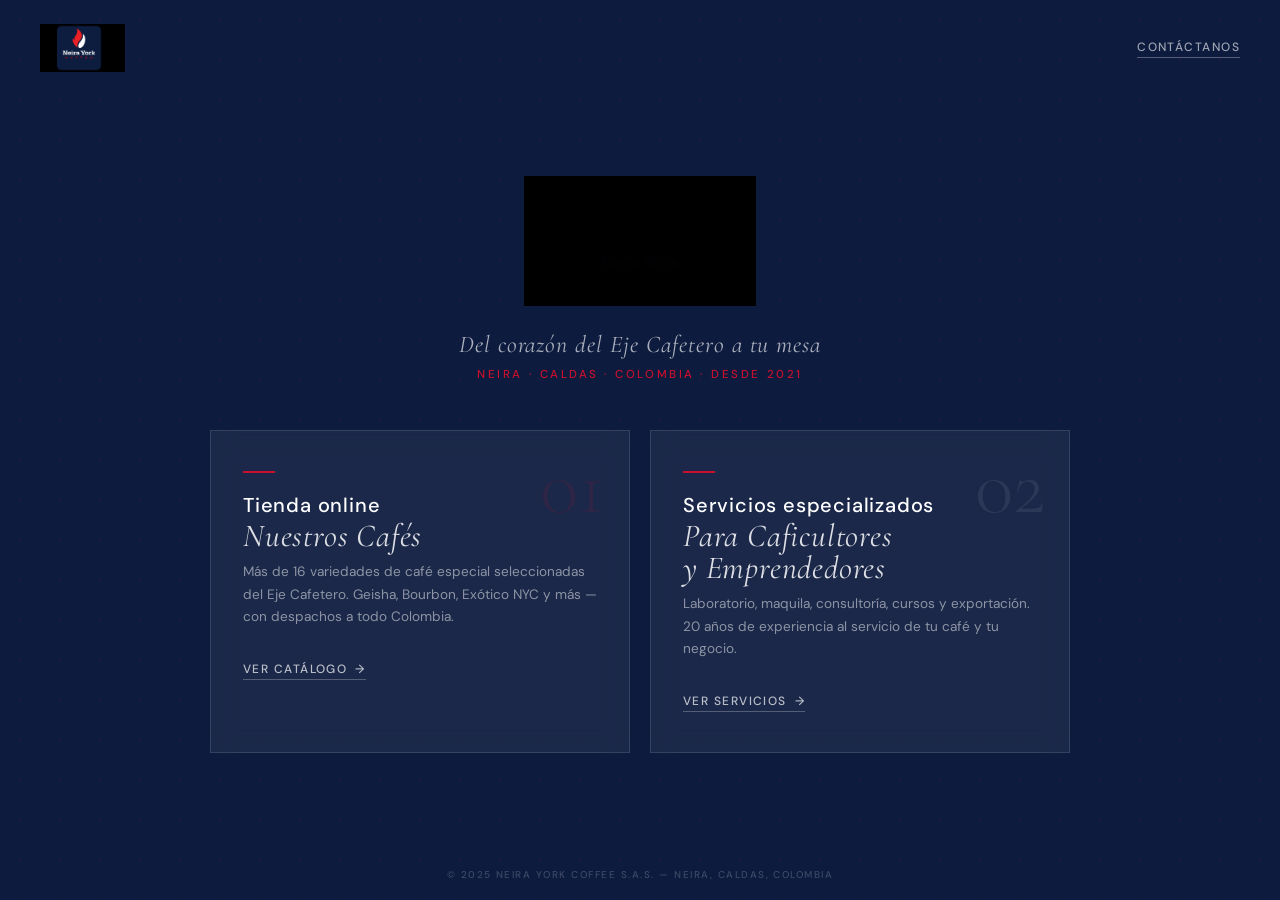
==== index.html @ 5d15dab1 "version v5 tres paginas" ====
<!DOCTYPE html>
<!--
  NEIRA YORK COFFEE — index.html
  Página de entrada. Solo muestra las dos opciones principales.
  Al dar clic en una opción abre cafes.html o servicios.html
-->
<html lang="es">
<head>
  <meta charset="utf-8"/>
  <meta name="viewport" content="width=device-width, initial-scale=1"/>
  <title>Neira York Coffee | Café Especial Colombiano</title>
  <meta name="description" content="Café especial del Eje Cafetero. Tienda online y servicios para caficultores y emprendedores."/>
  <link rel="preconnect" href="https://fonts.googleapis.com">
  <link rel="preconnect" href="https://fonts.gstatic.com" crossorigin>
  <link href="https://fonts.googleapis.com/css2?family=Cormorant+Garamond:ital,wght@0,300;0,400;0,600;1,400&family=DM+Sans:wght@300;400;500&family=Dancing+Script:wght@700&display=swap" rel="stylesheet">
  <style>
    /* ── Reset ── */
    *, *::before, *::after { box-sizing: border-box; margin: 0; padding: 0; }
    html, body { height: 100%; }
    body {
      font-family: 'DM Sans', sans-serif;
      background: #0D1B3E;
      color: #fff;
      overflow: hidden;
    }
    @media(max-width:768px){ body{ overflow-y: auto; } }

    /* ── Fondo ── */
    .bg {
      position: fixed; inset: 0; z-index: 0;
      /* IMAGEN DE FONDO → sube tu foto a assets/img/landing-bg.jpg */
      background:
        linear-gradient(160deg, rgba(13,27,62,.82) 0%, rgba(13,27,62,.65) 100%),
        url('assets/img/landing-bg.jpg') center/cover no-repeat;
      background-color: #0D1B3E; /* fallback si no hay imagen */
    }
    /* Patrón sutil sobre el fondo */
    .bg::after {
      content: '';
      position: absolute; inset: 0;
      background-image: radial-gradient(rgba(200,16,46,.08) 1px, transparent 1px);
      background-size: 40px 40px;
    }

    /* ── Layout ── */
    .page {
      position: relative; z-index: 1;
      min-height: 100vh;
      display: flex;
      flex-direction: column;
    }

    /* ── Navbar mínima ── */
    .nav {
      padding: 1.5rem 2.5rem;
      display: flex;
      align-items: center;
      justify-content: space-between;
    }
    .nav-logo { height: 48px; width: auto; }
    .nav-contact {
      font-size: .75rem; font-weight: 500; letter-spacing: .12em;
      text-transform: uppercase; color: rgba(255,255,255,.6);
      border-bottom: 1px solid rgba(255,255,255,.3);
      padding-bottom: 2px;
      transition: color .2s, border-color .2s;
      text-decoration: none;
    }
    .nav-contact:hover { color: #fff; border-color: #C8102E; }

    /* ── Centro ── */
    .center {
      flex: 1;
      display: flex;
      flex-direction: column;
      align-items: center;
      justify-content: center;
      padding: 2rem 2.5rem 3rem;
      text-align: center;
    }

    /* Logo grande */
    .hero-logo {
      height: 130px; width: auto;
      margin-bottom: 1.5rem;
      animation: fadeDown .8s ease both;
    }
    @keyframes fadeDown {
      from { opacity: 0; transform: translateY(-16px); }
      to   { opacity: 1; transform: none; }
    }

    /* Tagline */
    .tagline {
      font-family: 'Cormorant Garamond', serif;
      font-size: clamp(1.1rem, 2.5vw, 1.5rem);
      font-style: italic;
      color: rgba(255,255,255,.65);
      letter-spacing: .04em;
      margin-bottom: .5rem;
      animation: fadeUp .8s .2s ease both;
    }
    .sub-tagline {
      font-size: .72rem; font-weight: 500; letter-spacing: .22em;
      text-transform: uppercase; color: #C8102E;
      margin-bottom: 3rem;
      animation: fadeUp .8s .35s ease both;
    }

    /* ── Dos tarjetas de opción ── */
    .options {
      display: grid;
      grid-template-columns: 1fr 1fr;
      gap: 1.25rem;
      width: 100%;
      max-width: 860px;
      animation: fadeUp .8s .5s ease both;
    }

    .option-card {
      position: relative;
      background: rgba(255,255,255,.06);
      border: 1px solid rgba(255,255,255,.12);
      backdrop-filter: blur(12px);
      padding: 2.5rem 2rem;
      text-align: left;
      text-decoration: none;
      color: #fff;
      transition: all .3s ease;
      overflow: hidden;
      cursor: pointer;
      display: block;
    }
    .option-card::before {
      content: '';
      position: absolute; inset: 0;
      background: linear-gradient(135deg, rgba(200,16,46,.12), transparent 60%);
      opacity: 0;
      transition: opacity .3s;
    }
    .option-card:hover {
      background: rgba(255,255,255,.1);
      border-color: rgba(200,16,46,.5);
      transform: translateY(-3px);
      box-shadow: 0 20px 60px rgba(0,0,0,.35);
    }
    .option-card:hover::before { opacity: 1; }

    /* Número decorativo */
    .option-num {
      font-family: 'Cormorant Garamond', serif;
      font-size: 5rem; font-weight: 300;
      line-height: 1;
      color: rgba(255,255,255,.08);
      position: absolute; top: 1rem; right: 1.5rem;
      transition: color .3s;
      user-select: none;
    }
    .option-card:hover .option-num { color: rgba(200,16,46,.15); }

    /* Línea roja superior */
    .option-line {
      width: 32px; height: 2px;
      background: #C8102E;
      margin-bottom: 1.25rem;
      transition: width .3s;
    }
    .option-card:hover .option-line { width: 48px; }

    .option-title {
      font-family: 'DM Sans', sans-serif;
      font-size: 1.25rem; font-weight: 500;
      letter-spacing: .04em;
      color: #fff;
      margin-bottom: .6rem;
      line-height: 1.25;
    }
    .option-title strong {
      display: block;
      font-family: 'Cormorant Garamond', serif;
      font-size: 2rem; font-weight: 400;
      font-style: italic;
      color: rgba(255,255,255,.85);
      line-height: 1;
      margin-top: 2px;
    }
    .option-desc {
      font-size: .85rem;
      color: rgba(255,255,255,.5);
      line-height: 1.65;
      margin-bottom: 1.75rem;
    }
    .option-cta {
      display: inline-flex; align-items: center; gap: 8px;
      font-size: .75rem; font-weight: 500; letter-spacing: .12em;
      text-transform: uppercase;
      color: rgba(255,255,255,.7);
      border-bottom: 1px solid rgba(255,255,255,.25);
      padding-bottom: 2px;
      transition: color .25s, gap .25s, border-color .25s;
    }
    .option-card:hover .option-cta {
      color: #fff;
      border-color: #C8102E;
      gap: 12px;
    }
    .option-arrow { transition: transform .25s; }
    .option-card:hover .option-arrow { transform: translateX(3px); }

    /* Diferencia visual entre las dos opciones */
    .option-cafes .option-num { color: rgba(200,16,46,.12); }

    @keyframes fadeUp {
      from { opacity: 0; transform: translateY(16px); }
      to   { opacity: 1; transform: none; }
    }

    /* ── Footer mínimo ── */
    .foot {
      text-align: center;
      padding: 1.2rem;
      font-size: .62rem; font-weight: 500; letter-spacing: .15em;
      text-transform: uppercase;
      color: rgba(255,255,255,.2);
    }

    /* ── Responsive ── */
    @media(max-width: 640px) {
      body { overflow-y: auto; }
      .bg { position: fixed; }
      .options { grid-template-columns: 1fr; max-width: 420px; }
      .hero-logo { height: 90px; }
      .nav { padding: 1.2rem 1.5rem; }
      .center { padding: 1.5rem 1.5rem 2rem; }
    }
    @media(max-width: 400px) {
      .option-card { padding: 2rem 1.5rem; }
    }
  </style>
</head>
<body>

<div class="bg"></div>

<div class="page">

  <!-- Navbar mínima -->
  <nav class="nav">
    <img class="nav-logo" src="assets/img/logo-navy.png" alt="Neira York Coffee"/>
    <a class="nav-contact"
       href="https://wa.me/573137663905?text=Hola%20Neira%20York%20Coffee!"
       target="_blank" rel="noopener">
      Contáctanos
    </a>
  </nav>

  <!-- Centro -->
  <div class="center">

    <!-- Logo grande central -->
    <!-- IMAGEN → assets/img/logo-white.png (versión sobre fondo oscuro) -->
    <img class="hero-logo" src="assets/img/logo-white.png" alt="Neira York Coffee"/>

    <p class="tagline">Del corazón del Eje Cafetero a tu mesa</p>
    <p class="sub-tagline">Neira · Caldas · Colombia · Desde 2021</p>

    <!-- Las dos opciones -->
    <div class="options">

      <!-- Opción 1: Nuestros Cafés -->
      <a class="option-card option-cafes" href="cafes.html">
        <div class="option-num">01</div>
        <div class="option-line"></div>
        <div class="option-title">
          Tienda online
          <strong>Nuestros Cafés</strong>
        </div>
        <p class="option-desc">
          Más de 16 variedades de café especial seleccionadas del Eje Cafetero.
          Geisha, Bourbon, Exótico NYC y más — con despachos a todo Colombia.
        </p>
        <span class="option-cta">
          Ver catálogo
          <span class="option-arrow">→</span>
        </span>
      </a>

      <!-- Opción 2: Para Caficultores y Emprendedores -->
      <a class="option-card" href="servicios.html">
        <div class="option-num">02</div>
        <div class="option-line"></div>
        <div class="option-title">
          Servicios especializados
          <strong>Para Caficultores<br>y Emprendedores</strong>
        </div>
        <p class="option-desc">
          Laboratorio, maquila, consultoría, cursos y exportación.
          20 años de experiencia al servicio de tu café y tu negocio.
        </p>
        <span class="option-cta">
          Ver servicios
          <span class="option-arrow">→</span>
        </span>
      </a>

    </div>
  </div>

  <!-- Footer mínimo -->
  <div class="foot">© 2025 Neira York Coffee S.A.S. — Neira, Caldas, Colombia</div>

</div>

</body>
</html>
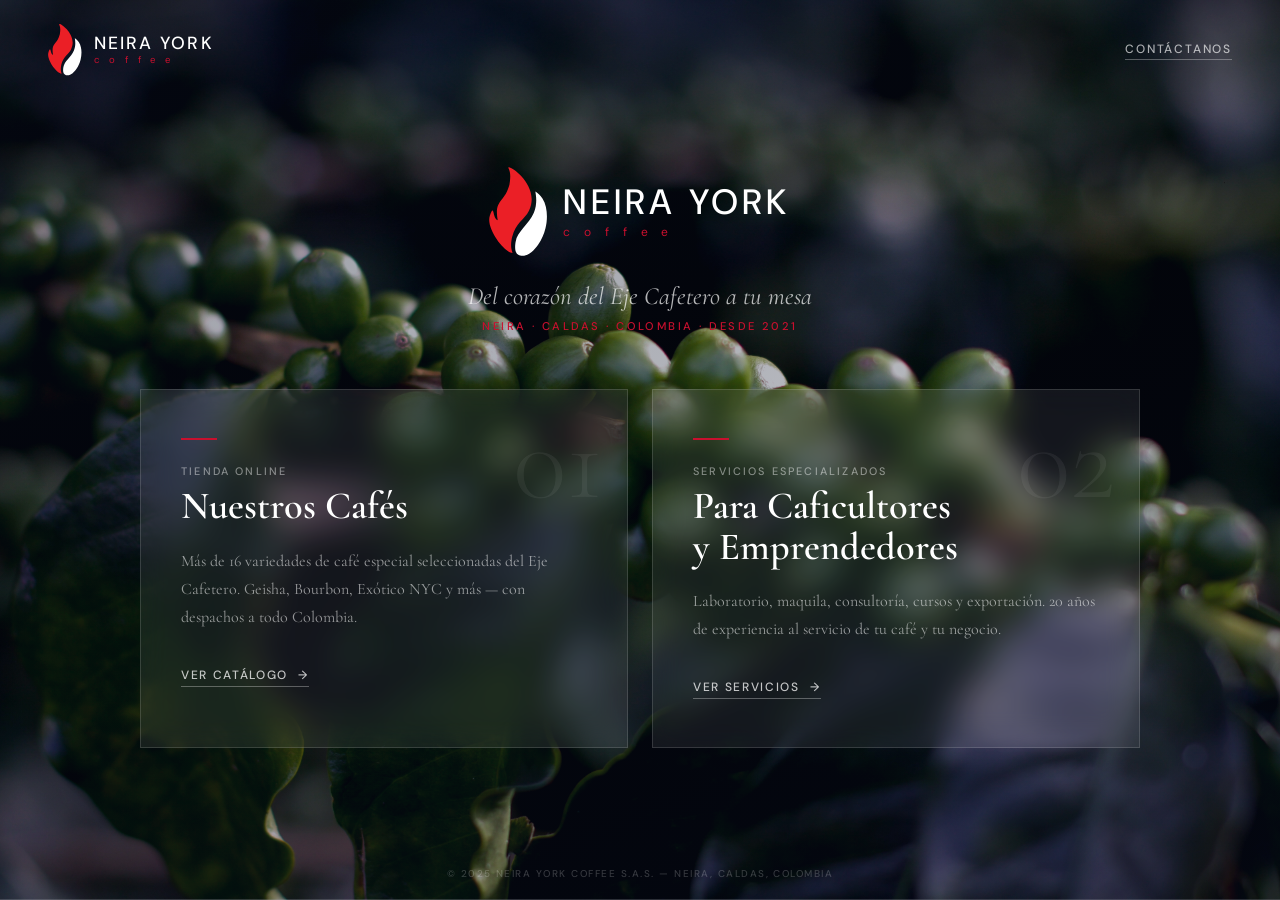
==== commit 857dae45: "actualicé precios cafés" ====
--- a/index.html
+++ b/index.html
@@ -1,9 +1,4 @@
 <!DOCTYPE html>
-<!--
-  NEIRA YORK COFFEE — index.html
-  Página de entrada. Solo muestra las dos opciones principales.
-  Al dar clic en una opción abre cafes.html o servicios.html
--->
 <html lang="es">
 <head>
   <meta charset="utf-8"/>
@@ -14,35 +9,33 @@
   <link rel="preconnect" href="https://fonts.gstatic.com" crossorigin>
   <link href="https://fonts.googleapis.com/css2?family=Cormorant+Garamond:ital,wght@0,300;0,400;0,600;1,400&family=DM+Sans:wght@300;400;500&family=Dancing+Script:wght@700&display=swap" rel="stylesheet">
   <style>
-    /* ── Reset ── */
     *, *::before, *::after { box-sizing: border-box; margin: 0; padding: 0; }
     html, body { height: 100%; }
     body {
       font-family: 'DM Sans', sans-serif;
       background: #0D1B3E;
       color: #fff;
-      overflow: hidden;
-    }
-    @media(max-width:768px){ body{ overflow-y: auto; } }
-
-    /* ── Fondo ── */
+    }
+
+    /* ── FONDO FOTO A PANTALLA COMPLETA ── */
     .bg {
       position: fixed; inset: 0; z-index: 0;
-      /* IMAGEN DE FONDO → sube tu foto a assets/img/landing-bg.jpg */
       background:
-        linear-gradient(160deg, rgba(13,27,62,.82) 0%, rgba(13,27,62,.65) 100%),
         url('assets/img/landing-bg.jpg') center/cover no-repeat;
-      background-color: #0D1B3E; /* fallback si no hay imagen */
-    }
-    /* Patrón sutil sobre el fondo */
+    }
+    /* Overlay oscuro sobre la foto para que el texto sea legible */
     .bg::after {
       content: '';
       position: absolute; inset: 0;
-      background-image: radial-gradient(rgba(200,16,46,.08) 1px, transparent 1px);
-      background-size: 40px 40px;
-    }
-
-    /* ── Layout ── */
+      background: linear-gradient(
+        160deg,
+        rgba(8, 15, 36, 0.45) 0%,
+        rgba(8, 15, 36, 0.30) 50%,
+        rgba(8, 15, 36, 0.45) 100%
+      );
+    }
+
+    /* ── LAYOUT ── */
     .page {
       position: relative; z-index: 1;
       min-height: 100vh;
@@ -50,17 +43,52 @@
       flex-direction: column;
     }
 
-    /* ── Navbar mínima ── */
+    /* ── NAVBAR ── */
     .nav {
-      padding: 1.5rem 2.5rem;
+      padding: 1.5rem 3rem;
       display: flex;
       align-items: center;
       justify-content: space-between;
     }
-    .nav-logo { height: 48px; width: auto; }
+
+    /* Logo SVG — sin fondo, escala perfecta */
+    .nav-logo-wrap {
+      display: flex;
+      align-items: center;
+      gap: 12px;
+      text-decoration: none;
+    }
+    .nav-logo-wrap svg {
+      height: 52px;
+      width: auto;
+    }
+    .nav-logo-txt {
+      display: flex;
+      flex-direction: column;
+      line-height: 1;
+    }
+    .nav-logo-txt .n1 {
+      font-family: 'DM Sans', sans-serif;
+      font-size: 1.1rem;
+      font-weight: 500;
+      letter-spacing: .12em;
+      color: #fff;
+    }
+    .nav-logo-txt .n2 {
+      font-size: .6rem;
+      font-weight: 400;
+      letter-spacing: .35em;
+      color: #C8102E;
+      text-transform: lowercase;
+      margin-top: 2px;
+    }
+
     .nav-contact {
-      font-size: .75rem; font-weight: 500; letter-spacing: .12em;
-      text-transform: uppercase; color: rgba(255,255,255,.6);
+      font-size: .75rem;
+      font-weight: 500;
+      letter-spacing: .15em;
+      text-transform: uppercase;
+      color: rgba(255,255,255,.65);
       border-bottom: 1px solid rgba(255,255,255,.3);
       padding-bottom: 2px;
       transition: color .2s, border-color .2s;
@@ -68,173 +96,198 @@
     }
     .nav-contact:hover { color: #fff; border-color: #C8102E; }
 
-    /* ── Centro ── */
+    /* ── CENTRO ── */
     .center {
       flex: 1;
       display: flex;
       flex-direction: column;
       align-items: center;
       justify-content: center;
-      padding: 2rem 2.5rem 3rem;
+      padding: 1rem 3rem 3rem;
       text-align: center;
     }
 
-    /* Logo grande */
+    /* Logo grande central */
     .hero-logo {
-      height: 130px; width: auto;
+      display: flex;
+      align-items: center;
+      gap: 16px;
       margin-bottom: 1.5rem;
       animation: fadeDown .8s ease both;
     }
-    @keyframes fadeDown {
-      from { opacity: 0; transform: translateY(-16px); }
-      to   { opacity: 1; transform: none; }
-    }
-
-    /* Tagline */
+    .hero-logo svg { height: 90px; width: auto; }
+    .hero-logo-txt {
+      text-align: left;
+    }
+    .hero-logo-txt .big {
+      font-family: 'DM Sans', sans-serif;
+      font-size: 2.2rem;
+      font-weight: 500;
+      letter-spacing: .12em;
+      color: #fff;
+      line-height: 1;
+    }
+    .hero-logo-txt .small {
+      font-size: .75rem;
+      letter-spacing: .45em;
+      color: #C8102E;
+      margin-top: 4px;
+    }
+
     .tagline {
       font-family: 'Cormorant Garamond', serif;
-      font-size: clamp(1.1rem, 2.5vw, 1.5rem);
+      font-size: clamp(1.1rem, 2.5vw, 1.55rem);
       font-style: italic;
-      color: rgba(255,255,255,.65);
-      letter-spacing: .04em;
+      color: rgba(255,255,255,.7);
       margin-bottom: .5rem;
       animation: fadeUp .8s .2s ease both;
     }
     .sub-tagline {
-      font-size: .72rem; font-weight: 500; letter-spacing: .22em;
-      text-transform: uppercase; color: #C8102E;
-      margin-bottom: 3rem;
+      font-size: .7rem;
+      font-weight: 500;
+      letter-spacing: .22em;
+      text-transform: uppercase;
+      color: #C8102E;
+      margin-bottom: 3.5rem;
       animation: fadeUp .8s .35s ease both;
     }
 
-    /* ── Dos tarjetas de opción ── */
+    /* ── TARJETAS — más grandes ── */
     .options {
       display: grid;
       grid-template-columns: 1fr 1fr;
-      gap: 1.25rem;
+      gap: 1.5rem;
       width: 100%;
-      max-width: 860px;
+      max-width: 1000px;
       animation: fadeUp .8s .5s ease both;
     }
 
     .option-card {
       position: relative;
-      background: rgba(255,255,255,.06);
-      border: 1px solid rgba(255,255,255,.12);
-      backdrop-filter: blur(12px);
-      padding: 2.5rem 2rem;
+      background: rgba(255,255,255,.07);
+      border: 1px solid rgba(255,255,255,.14);
+      backdrop-filter: blur(16px);
+      -webkit-backdrop-filter: blur(16px);
+      padding: 3rem 2.5rem;
       text-align: left;
       text-decoration: none;
       color: #fff;
-      transition: all .3s ease;
+      transition: all .32s ease;
       overflow: hidden;
-      cursor: pointer;
       display: block;
     }
     .option-card::before {
       content: '';
       position: absolute; inset: 0;
-      background: linear-gradient(135deg, rgba(200,16,46,.12), transparent 60%);
+      background: linear-gradient(135deg, rgba(200,16,46,.1), transparent 55%);
       opacity: 0;
-      transition: opacity .3s;
+      transition: opacity .32s;
     }
     .option-card:hover {
-      background: rgba(255,255,255,.1);
+      background: rgba(255,255,255,.11);
       border-color: rgba(200,16,46,.5);
-      transform: translateY(-3px);
-      box-shadow: 0 20px 60px rgba(0,0,0,.35);
+      transform: translateY(-4px);
+      box-shadow: 0 24px 64px rgba(0,0,0,.4);
     }
     .option-card:hover::before { opacity: 1; }
 
     /* Número decorativo */
     .option-num {
       font-family: 'Cormorant Garamond', serif;
-      font-size: 5rem; font-weight: 300;
+      font-size: 7rem;
+      font-weight: 300;
       line-height: 1;
-      color: rgba(255,255,255,.08);
-      position: absolute; top: 1rem; right: 1.5rem;
-      transition: color .3s;
+      color: rgba(255,255,255,.06);
+      position: absolute;
+      top: 1rem; right: 1.5rem;
+      transition: color .32s;
       user-select: none;
-    }
-    .option-card:hover .option-num { color: rgba(200,16,46,.15); }
-
-    /* Línea roja superior */
+      pointer-events: none;
+    }
+    .option-card:hover .option-num { color: rgba(200,16,46,.12); }
+
     .option-line {
-      width: 32px; height: 2px;
+      width: 36px; height: 2px;
       background: #C8102E;
+      margin-bottom: 1.5rem;
+      transition: width .3s;
+    }
+    .option-card:hover .option-line { width: 56px; }
+
+    .option-label {
+      font-size: .68rem;
+      font-weight: 500;
+      letter-spacing: .2em;
+      text-transform: uppercase;
+      color: rgba(255,255,255,.45);
+      margin-bottom: .5rem;
+    }
+    .option-title {
+      font-family: 'Cormorant Garamond', serif;
+      font-size: clamp(1.8rem, 3vw, 2.6rem);
+      font-weight: 600;
+      line-height: 1.05;
+      color: #fff;
       margin-bottom: 1.25rem;
-      transition: width .3s;
-    }
-    .option-card:hover .option-line { width: 48px; }
-
-    .option-title {
-      font-family: 'DM Sans', sans-serif;
-      font-size: 1.25rem; font-weight: 500;
-      letter-spacing: .04em;
-      color: #fff;
-      margin-bottom: .6rem;
-      line-height: 1.25;
-    }
-    .option-title strong {
-      display: block;
+    }
+    .option-desc {
       font-family: 'Cormorant Garamond', serif;
-      font-size: 2rem; font-weight: 400;
-      font-style: italic;
-      color: rgba(255,255,255,.85);
-      line-height: 1;
-      margin-top: 2px;
-    }
-    .option-desc {
-      font-size: .85rem;
-      color: rgba(255,255,255,.5);
-      line-height: 1.65;
-      margin-bottom: 1.75rem;
+      font-size: 1rem;
+      color: rgba(255,255,255,.55);
+      line-height: 1.75;
+      margin-bottom: 2rem;
     }
     .option-cta {
-      display: inline-flex; align-items: center; gap: 8px;
-      font-size: .75rem; font-weight: 500; letter-spacing: .12em;
+      display: inline-flex;
+      align-items: center;
+      gap: 10px;
+      font-size: .75rem;
+      font-weight: 500;
+      letter-spacing: .14em;
       text-transform: uppercase;
-      color: rgba(255,255,255,.7);
-      border-bottom: 1px solid rgba(255,255,255,.25);
-      padding-bottom: 2px;
+      color: rgba(255,255,255,.75);
+      border-bottom: 1px solid rgba(255,255,255,.3);
+      padding-bottom: 3px;
       transition: color .25s, gap .25s, border-color .25s;
     }
     .option-card:hover .option-cta {
       color: #fff;
       border-color: #C8102E;
-      gap: 12px;
-    }
-    .option-arrow { transition: transform .25s; }
-    .option-card:hover .option-arrow { transform: translateX(3px); }
-
-    /* Diferencia visual entre las dos opciones */
-    .option-cafes .option-num { color: rgba(200,16,46,.12); }
-
-    @keyframes fadeUp {
-      from { opacity: 0; transform: translateY(16px); }
-      to   { opacity: 1; transform: none; }
-    }
-
-    /* ── Footer mínimo ── */
+      gap: 16px;
+    }
+    .arrow { transition: transform .25s; }
+    .option-card:hover .arrow { transform: translateX(4px); }
+
+    /* ── FOOTER ── */
     .foot {
       text-align: center;
-      padding: 1.2rem;
-      font-size: .62rem; font-weight: 500; letter-spacing: .15em;
+      padding: 1.25rem;
+      font-size: .62rem;
+      font-weight: 500;
+      letter-spacing: .15em;
       text-transform: uppercase;
       color: rgba(255,255,255,.2);
     }
 
-    /* ── Responsive ── */
-    @media(max-width: 640px) {
-      body { overflow-y: auto; }
-      .bg { position: fixed; }
-      .options { grid-template-columns: 1fr; max-width: 420px; }
-      .hero-logo { height: 90px; }
+    /* ── ANIMACIONES ── */
+    @keyframes fadeDown {
+      from { opacity: 0; transform: translateY(-14px); }
+      to   { opacity: 1; transform: none; }
+    }
+    @keyframes fadeUp {
+      from { opacity: 0; transform: translateY(14px); }
+      to   { opacity: 1; transform: none; }
+    }
+
+    /* ── RESPONSIVE ── */
+    @media (max-width: 768px) {
       .nav { padding: 1.2rem 1.5rem; }
-      .center { padding: 1.5rem 1.5rem 2rem; }
-    }
-    @media(max-width: 400px) {
-      .option-card { padding: 2rem 1.5rem; }
+      .center { padding: 1rem 1.5rem 2rem; }
+      .options { grid-template-columns: 1fr; max-width: 480px; }
+      .hero-logo svg { height: 64px; }
+      .hero-logo-txt .big { font-size: 1.6rem; }
+      .option-card { padding: 2.2rem 1.8rem; }
+      .sub-tagline { margin-bottom: 2.5rem; }
     }
   </style>
 </head>
@@ -244,9 +297,35 @@
 
 <div class="page">
 
-  <!-- Navbar mínima -->
+  <!-- Navbar -->
   <nav class="nav">
-    <img class="nav-logo" src="assets/img/logo-navy.png" alt="Neira York Coffee"/>
+    <a href="index.html" class="nav-logo-wrap">
+      <!-- Llama SVG extraída del logo oficial — sin fondo, escala perfecta -->
+      <svg viewBox="165 0 213 330" xmlns="http://www.w3.org/2000/svg">
+        <!-- Llama roja -->
+        <path fill="#eb1f26" transform="translate(165,0)"
+          d="M 70.964844 2.625 C 80.613281 22.75 78.5625 40.605469 75.074219 64.417969
+             C 57.007812 133.609375 18 118.210938 31.960938 195.402344
+             C 12.042969 189.65625 19.847656 129.707031 3.011719 178.976562
+             C -12.589844 225.171875 57.007812 315.507812 86.363281 315.089844
+             C 77.53125 292.71875 81.640625 271.15625 85.128906 255.964844
+             C 96.835938 206.28125 131.324219 191.089844 146.105469 161.320312
+             C 192.503906 68.117188 69.324219 -13.796875 70.964844 2.625 Z"/>
+        <!-- Grano blanco -->
+        <path fill="#ffffff" transform="translate(260,89)"
+          d="M 75.40625 0.921875 C 85.875 8.519531 92.847656 13.652344 101.0625 26.785156
+             C 120.96875 58.800781 120.144531 103.132812 112.140625 135.5625
+             C 107.011719 155.679688 99.011719 176.613281 85.050781 196.320312
+             C 72.53125 213.972656 46.875 243.117188 19.167969 235.730469
+             C -4.230469 229.363281 0.695312 199.394531 2.542969 185.851562
+             C 8.082031 147.265625 51.1875 122.433594 69.449219 79.125
+             C 86.078125 39.507812 73.765625 1.746094 75.40625 0.921875 Z"/>
+      </svg>
+      <div class="nav-logo-txt">
+        <span class="n1">NEIRA YORK</span>
+        <span class="n2">c o f f e e</span>
+      </div>
+    </a>
     <a class="nav-contact"
        href="https://wa.me/573137663905?text=Hola%20Neira%20York%20Coffee!"
        target="_blank" rel="noopener">
@@ -257,9 +336,31 @@
   <!-- Centro -->
   <div class="center">
 
-    <!-- Logo grande central -->
-    <!-- IMAGEN → assets/img/logo-white.png (versión sobre fondo oscuro) -->
-    <img class="hero-logo" src="assets/img/logo-white.png" alt="Neira York Coffee"/>
+    <!-- Logo grande -->
+    <div class="hero-logo">
+      <svg viewBox="165 0 213 330" xmlns="http://www.w3.org/2000/svg">
+        <path fill="#eb1f26" transform="translate(165,0)"
+          d="M 70.964844 2.625 C 80.613281 22.75 78.5625 40.605469 75.074219 64.417969
+             C 57.007812 133.609375 18 118.210938 31.960938 195.402344
+             C 12.042969 189.65625 19.847656 129.707031 3.011719 178.976562
+             C -12.589844 225.171875 57.007812 315.507812 86.363281 315.089844
+             C 77.53125 292.71875 81.640625 271.15625 85.128906 255.964844
+             C 96.835938 206.28125 131.324219 191.089844 146.105469 161.320312
+             C 192.503906 68.117188 69.324219 -13.796875 70.964844 2.625 Z"/>
+        <path fill="#ffffff" transform="translate(260,89)"
+          d="M 75.40625 0.921875 C 85.875 8.519531 92.847656 13.652344 101.0625 26.785156
+             C 120.96875 58.800781 120.144531 103.132812 112.140625 135.5625
+             C 107.011719 155.679688 99.011719 176.613281 85.050781 196.320312
+             C 72.53125 213.972656 46.875 243.117188 19.167969 235.730469
+             C -4.230469 229.363281 0.695312 199.394531 2.542969 185.851562
+             C 8.082031 147.265625 51.1875 122.433594 69.449219 79.125
+             C 86.078125 39.507812 73.765625 1.746094 75.40625 0.921875 Z"/>
+      </svg>
+      <div class="hero-logo-txt">
+        <div class="big">NEIRA YORK</div>
+        <div class="small">c o f f e e</div>
+      </div>
+    </div>
 
     <p class="tagline">Del corazón del Eje Cafetero a tu mesa</p>
     <p class="sub-tagline">Neira · Caldas · Colombia · Desde 2021</p>
@@ -267,49 +368,40 @@
     <!-- Las dos opciones -->
     <div class="options">
 
-      <!-- Opción 1: Nuestros Cafés -->
-      <a class="option-card option-cafes" href="cafes.html">
+      <a class="option-card" href="cafes.html">
         <div class="option-num">01</div>
         <div class="option-line"></div>
-        <div class="option-title">
-          Tienda online
-          <strong>Nuestros Cafés</strong>
-        </div>
+        <div class="option-label">Tienda online</div>
+        <div class="option-title">Nuestros Cafés</div>
         <p class="option-desc">
           Más de 16 variedades de café especial seleccionadas del Eje Cafetero.
           Geisha, Bourbon, Exótico NYC y más — con despachos a todo Colombia.
         </p>
         <span class="option-cta">
-          Ver catálogo
-          <span class="option-arrow">→</span>
+          Ver catálogo <span class="arrow">→</span>
         </span>
       </a>
 
-      <!-- Opción 2: Para Caficultores y Emprendedores -->
       <a class="option-card" href="servicios.html">
         <div class="option-num">02</div>
         <div class="option-line"></div>
-        <div class="option-title">
-          Servicios especializados
-          <strong>Para Caficultores<br>y Emprendedores</strong>
-        </div>
+        <div class="option-label">Servicios especializados</div>
+        <div class="option-title">Para Caficultores<br>y Emprendedores</div>
         <p class="option-desc">
           Laboratorio, maquila, consultoría, cursos y exportación.
           20 años de experiencia al servicio de tu café y tu negocio.
         </p>
         <span class="option-cta">
-          Ver servicios
-          <span class="option-arrow">→</span>
+          Ver servicios <span class="arrow">→</span>
         </span>
       </a>
 
     </div>
   </div>
 
-  <!-- Footer mínimo -->
   <div class="foot">© 2025 Neira York Coffee S.A.S. — Neira, Caldas, Colombia</div>
 
 </div>
 
 </body>
-</html>
+</html>
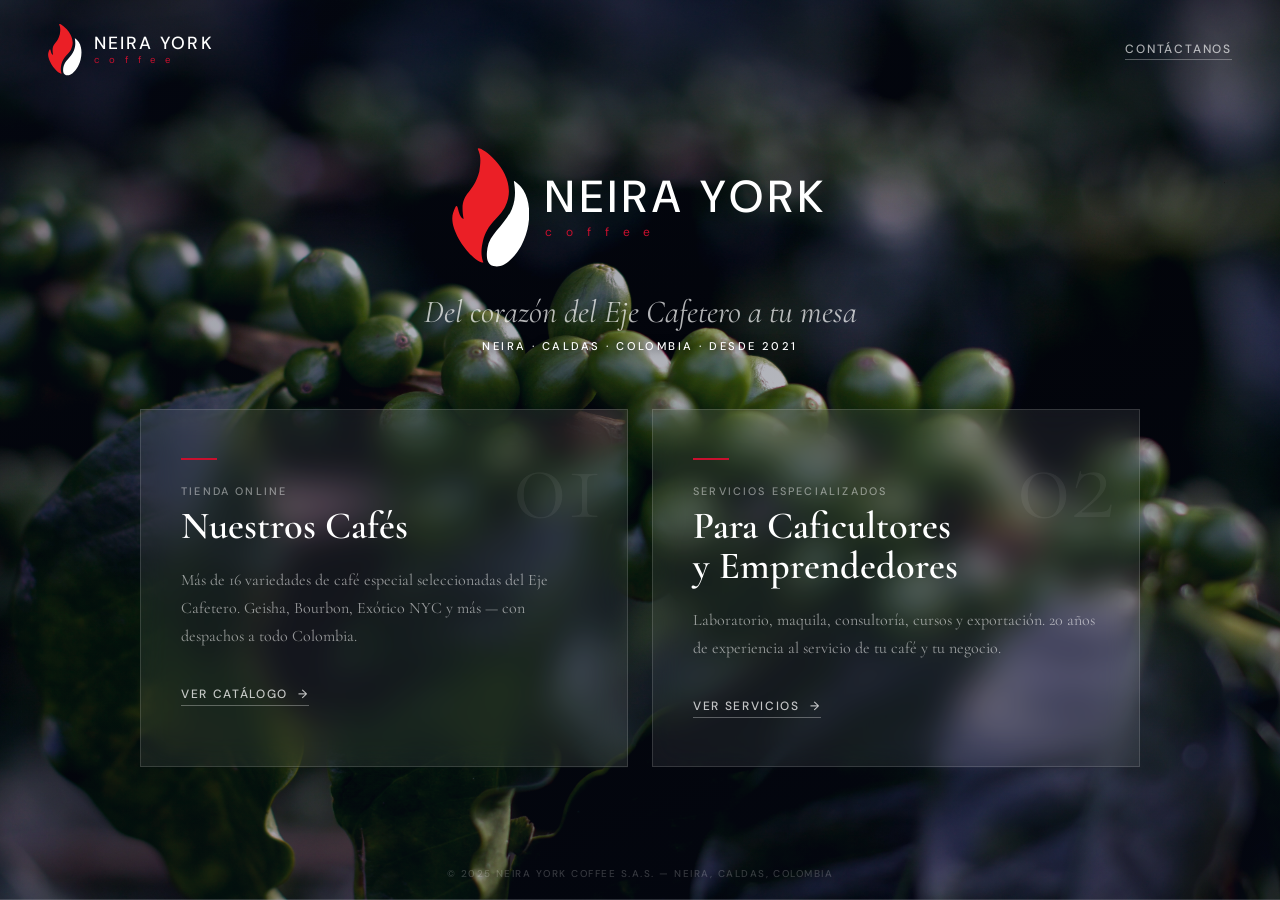
==== commit c0fc73e8: "logo transparente en navbar" ====
--- a/index.html
+++ b/index.html
@@ -115,13 +115,13 @@
       margin-bottom: 1.5rem;
       animation: fadeDown .8s ease both;
     }
-    .hero-logo svg { height: 90px; width: auto; }
+    .hero-logo svg { height: 120px; width: auto; }
     .hero-logo-txt {
       text-align: left;
     }
     .hero-logo-txt .big {
       font-family: 'DM Sans', sans-serif;
-      font-size: 2.2rem;
+      font-size: 2.8rem;
       font-weight: 500;
       letter-spacing: .12em;
       color: #fff;
@@ -136,7 +136,7 @@
 
     .tagline {
       font-family: 'Cormorant Garamond', serif;
-      font-size: clamp(1.1rem, 2.5vw, 1.55rem);
+      font-size: clamp(1.4rem, 3vw, 2rem);
       font-style: italic;
       color: rgba(255,255,255,.7);
       margin-bottom: .5rem;
@@ -147,9 +147,9 @@
       font-weight: 500;
       letter-spacing: .22em;
       text-transform: uppercase;
-      color: #C8102E;
+      color: #ffffff;
       margin-bottom: 3.5rem;
-      animation: fadeUp .8s .35s ease both;
+      text-shadow: 0 1px 8px rgba(0,0,0,0.8);
     }
 
     /* ── TARJETAS — más grandes ── */
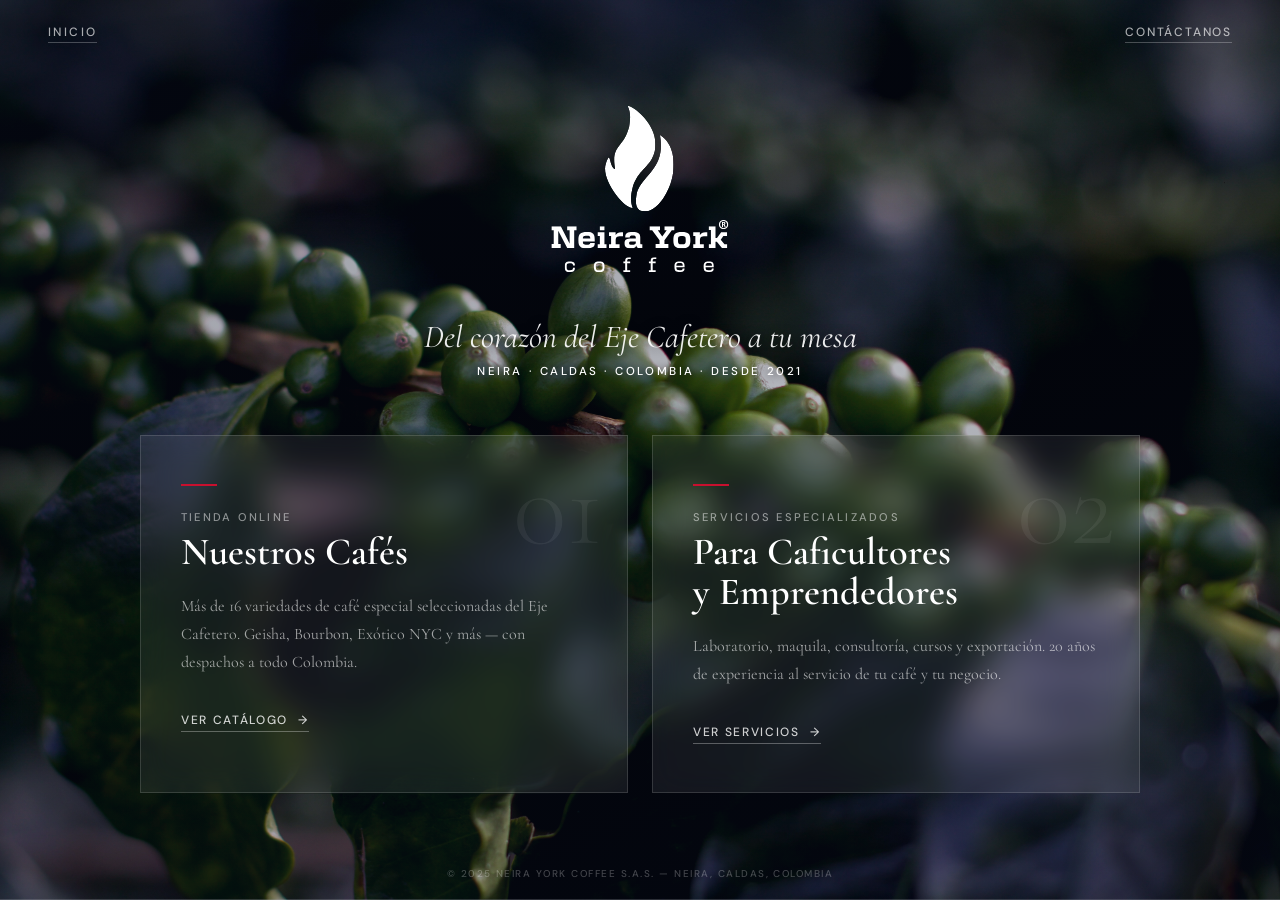
==== commit a70f668c: "logo coffee mas grande" ====
--- a/index.html
+++ b/index.html
@@ -7,23 +7,16 @@
   <meta name="description" content="Café especial del Eje Cafetero. Tienda online y servicios para caficultores y emprendedores."/>
   <link rel="preconnect" href="https://fonts.googleapis.com">
   <link rel="preconnect" href="https://fonts.gstatic.com" crossorigin>
-  <link href="https://fonts.googleapis.com/css2?family=Cormorant+Garamond:ital,wght@0,300;0,400;0,600;1,400&family=DM+Sans:wght@300;400;500&family=Dancing+Script:wght@700&display=swap" rel="stylesheet">
+  <link href="https://fonts.googleapis.com/css2?family=Cormorant+Garamond:ital,wght@0,300;0,400;0,600;1,400&family=DM+Sans:wght@300;400;500&display=swap" rel="stylesheet">
   <style>
     *, *::before, *::after { box-sizing: border-box; margin: 0; padding: 0; }
     html, body { height: 100%; }
-    body {
-      font-family: 'DM Sans', sans-serif;
-      background: #0D1B3E;
-      color: #fff;
-    }
-
-    /* ── FONDO FOTO A PANTALLA COMPLETA ── */
+    body { font-family: 'DM Sans', sans-serif; background: #0D1B3E; color: #fff; }
+
     .bg {
       position: fixed; inset: 0; z-index: 0;
-      background:
-        url('assets/img/landing-bg.jpg') center/cover no-repeat;
-    }
-    /* Overlay oscuro sobre la foto para que el texto sea legible */
+      background: url('assets/img/landing-bg.jpg') center/cover no-repeat;
+    }
     .bg::after {
       content: '';
       position: absolute; inset: 0;
@@ -35,7 +28,6 @@
       );
     }
 
-    /* ── LAYOUT ── */
     .page {
       position: relative; z-index: 1;
       min-height: 100vh;
@@ -43,60 +35,39 @@
       flex-direction: column;
     }
 
-    /* ── NAVBAR ── */
+    /* NAVBAR */
     .nav {
       padding: 1.5rem 3rem;
       display: flex;
       align-items: center;
       justify-content: space-between;
     }
-
-    /* Logo SVG — sin fondo, escala perfecta */
-    .nav-logo-wrap {
-      display: flex;
-      align-items: center;
-      gap: 12px;
+    .nav-inicio {
+      font-size: .75rem;
+      font-weight: 500;
+      letter-spacing: .2em;
+      text-transform: uppercase;
+      color: rgba(255,255,255,.65);
       text-decoration: none;
-    }
-    .nav-logo-wrap svg {
-      height: 52px;
-      width: auto;
-    }
-    .nav-logo-txt {
-      display: flex;
-      flex-direction: column;
-      line-height: 1;
-    }
-    .nav-logo-txt .n1 {
-      font-family: 'DM Sans', sans-serif;
-      font-size: 1.1rem;
-      font-weight: 500;
-      letter-spacing: .12em;
-      color: #fff;
-    }
-    .nav-logo-txt .n2 {
-      font-size: .6rem;
-      font-weight: 400;
-      letter-spacing: .35em;
-      color: #C8102E;
-      text-transform: lowercase;
-      margin-top: 2px;
-    }
-
+      border-bottom: 1px solid rgba(255,255,255,.25);
+      padding-bottom: 2px;
+      transition: color .2s, border-color .2s;
+    }
+    .nav-inicio:hover { color: #fff; border-color: #C8102E; }
     .nav-contact {
       font-size: .75rem;
       font-weight: 500;
       letter-spacing: .15em;
       text-transform: uppercase;
       color: rgba(255,255,255,.65);
-      border-bottom: 1px solid rgba(255,255,255,.3);
+      border-bottom: 1px solid rgba(255,255,255,.25);
       padding-bottom: 2px;
       transition: color .2s, border-color .2s;
       text-decoration: none;
     }
     .nav-contact:hover { color: #fff; border-color: #C8102E; }
 
-    /* ── CENTRO ── */
+    /* CENTRO */
     .center {
       flex: 1;
       display: flex;
@@ -107,52 +78,40 @@
       text-align: center;
     }
 
-    /* Logo grande central */
+    /* Logo central — blanco, sin marco, grande */
     .hero-logo {
-      display: flex;
-      align-items: center;
-      gap: 16px;
-      margin-bottom: 1.5rem;
+      margin-bottom: 1.75rem;
       animation: fadeDown .8s ease both;
     }
-    .hero-logo svg { height: 120px; width: auto; }
-    .hero-logo-txt {
-      text-align: left;
-    }
-    .hero-logo-txt .big {
-      font-family: 'DM Sans', sans-serif;
-      font-size: 2.8rem;
-      font-weight: 500;
-      letter-spacing: .12em;
-      color: #fff;
-      line-height: 1;
-    }
-    .hero-logo-txt .small {
-      font-size: .75rem;
-      letter-spacing: .45em;
-      color: #C8102E;
-      margin-top: 4px;
+    .hero-logo img {
+      height: 200px;
+      width: auto;
+      display: block;
+      filter: brightness(0) invert(1);
+      drop-shadow: 0 4px 24px rgba(0,0,0,.5);
     }
 
     .tagline {
       font-family: 'Cormorant Garamond', serif;
       font-size: clamp(1.4rem, 3vw, 2rem);
       font-style: italic;
-      color: rgba(255,255,255,.7);
+      color: rgba(255,255,255,.92);
+      text-shadow: 0 2px 12px rgba(0,0,0,.7);
       margin-bottom: .5rem;
       animation: fadeUp .8s .2s ease both;
     }
     .sub-tagline {
-      font-size: .7rem;
+      font-size: .72rem;
       font-weight: 500;
       letter-spacing: .22em;
       text-transform: uppercase;
       color: #ffffff;
+      text-shadow: 0 1px 8px rgba(0,0,0,.8);
       margin-bottom: 3.5rem;
-      text-shadow: 0 1px 8px rgba(0,0,0,0.8);
-    }
-
-    /* ── TARJETAS — más grandes ── */
+      animation: fadeUp .8s .35s ease both;
+    }
+
+    /* TARJETAS */
     .options {
       display: grid;
       grid-template-columns: 1fr 1fr;
@@ -161,7 +120,6 @@
       max-width: 1000px;
       animation: fadeUp .8s .5s ease both;
     }
-
     .option-card {
       position: relative;
       background: rgba(255,255,255,.07);
@@ -190,86 +148,51 @@
       box-shadow: 0 24px 64px rgba(0,0,0,.4);
     }
     .option-card:hover::before { opacity: 1; }
-
-    /* Número decorativo */
     .option-num {
       font-family: 'Cormorant Garamond', serif;
-      font-size: 7rem;
-      font-weight: 300;
-      line-height: 1;
+      font-size: 7rem; font-weight: 300; line-height: 1;
       color: rgba(255,255,255,.06);
-      position: absolute;
-      top: 1rem; right: 1.5rem;
-      transition: color .32s;
-      user-select: none;
-      pointer-events: none;
+      position: absolute; top: 1rem; right: 1.5rem;
+      transition: color .32s; user-select: none; pointer-events: none;
     }
     .option-card:hover .option-num { color: rgba(200,16,46,.12); }
-
     .option-line {
       width: 36px; height: 2px;
-      background: #C8102E;
-      margin-bottom: 1.5rem;
-      transition: width .3s;
+      background: #C8102E; margin-bottom: 1.5rem; transition: width .3s;
     }
     .option-card:hover .option-line { width: 56px; }
-
     .option-label {
-      font-size: .68rem;
-      font-weight: 500;
-      letter-spacing: .2em;
-      text-transform: uppercase;
-      color: rgba(255,255,255,.45);
-      margin-bottom: .5rem;
+      font-size: .7rem; font-weight: 500; letter-spacing: .2em;
+      text-transform: uppercase; color: rgba(255,255,255,.5); margin-bottom: .5rem;
     }
     .option-title {
       font-family: 'Cormorant Garamond', serif;
       font-size: clamp(1.8rem, 3vw, 2.6rem);
-      font-weight: 600;
-      line-height: 1.05;
-      color: #fff;
-      margin-bottom: 1.25rem;
+      font-weight: 600; line-height: 1.05; color: #fff; margin-bottom: 1.25rem;
     }
     .option-desc {
       font-family: 'Cormorant Garamond', serif;
-      font-size: 1rem;
-      color: rgba(255,255,255,.55);
-      line-height: 1.75;
-      margin-bottom: 2rem;
+      font-size: 1rem; color: rgba(255,255,255,.6);
+      line-height: 1.75; margin-bottom: 2rem;
     }
     .option-cta {
-      display: inline-flex;
-      align-items: center;
-      gap: 10px;
-      font-size: .75rem;
-      font-weight: 500;
-      letter-spacing: .14em;
-      text-transform: uppercase;
-      color: rgba(255,255,255,.75);
+      display: inline-flex; align-items: center; gap: 10px;
+      font-size: .75rem; font-weight: 500; letter-spacing: .14em;
+      text-transform: uppercase; color: rgba(255,255,255,.8);
       border-bottom: 1px solid rgba(255,255,255,.3);
       padding-bottom: 3px;
       transition: color .25s, gap .25s, border-color .25s;
     }
-    .option-card:hover .option-cta {
-      color: #fff;
-      border-color: #C8102E;
-      gap: 16px;
-    }
+    .option-card:hover .option-cta { color: #fff; border-color: #C8102E; gap: 16px; }
     .arrow { transition: transform .25s; }
     .option-card:hover .arrow { transform: translateX(4px); }
 
-    /* ── FOOTER ── */
     .foot {
-      text-align: center;
-      padding: 1.25rem;
-      font-size: .62rem;
-      font-weight: 500;
-      letter-spacing: .15em;
-      text-transform: uppercase;
-      color: rgba(255,255,255,.2);
-    }
-
-    /* ── ANIMACIONES ── */
+      text-align: center; padding: 1.25rem;
+      font-size: .62rem; font-weight: 500; letter-spacing: .15em;
+      text-transform: uppercase; color: rgba(255,255,255,.25);
+    }
+
     @keyframes fadeDown {
       from { opacity: 0; transform: translateY(-14px); }
       to   { opacity: 1; transform: none; }
@@ -279,13 +202,11 @@
       to   { opacity: 1; transform: none; }
     }
 
-    /* ── RESPONSIVE ── */
     @media (max-width: 768px) {
       .nav { padding: 1.2rem 1.5rem; }
       .center { padding: 1rem 1.5rem 2rem; }
       .options { grid-template-columns: 1fr; max-width: 480px; }
-      .hero-logo svg { height: 64px; }
-      .hero-logo-txt .big { font-size: 1.6rem; }
+      .hero-logo img { height: 140px; }
       .option-card { padding: 2.2rem 1.8rem; }
       .sub-tagline { margin-bottom: 2.5rem; }
     }
@@ -297,35 +218,8 @@
 
 <div class="page">
 
-  <!-- Navbar -->
   <nav class="nav">
-    <a href="index.html" class="nav-logo-wrap">
-      <!-- Llama SVG extraída del logo oficial — sin fondo, escala perfecta -->
-      <svg viewBox="165 0 213 330" xmlns="http://www.w3.org/2000/svg">
-        <!-- Llama roja -->
-        <path fill="#eb1f26" transform="translate(165,0)"
-          d="M 70.964844 2.625 C 80.613281 22.75 78.5625 40.605469 75.074219 64.417969
-             C 57.007812 133.609375 18 118.210938 31.960938 195.402344
-             C 12.042969 189.65625 19.847656 129.707031 3.011719 178.976562
-             C -12.589844 225.171875 57.007812 315.507812 86.363281 315.089844
-             C 77.53125 292.71875 81.640625 271.15625 85.128906 255.964844
-             C 96.835938 206.28125 131.324219 191.089844 146.105469 161.320312
-             C 192.503906 68.117188 69.324219 -13.796875 70.964844 2.625 Z"/>
-        <!-- Grano blanco -->
-        <path fill="#ffffff" transform="translate(260,89)"
-          d="M 75.40625 0.921875 C 85.875 8.519531 92.847656 13.652344 101.0625 26.785156
-             C 120.96875 58.800781 120.144531 103.132812 112.140625 135.5625
-             C 107.011719 155.679688 99.011719 176.613281 85.050781 196.320312
-             C 72.53125 213.972656 46.875 243.117188 19.167969 235.730469
-             C -4.230469 229.363281 0.695312 199.394531 2.542969 185.851562
-             C 8.082031 147.265625 51.1875 122.433594 69.449219 79.125
-             C 86.078125 39.507812 73.765625 1.746094 75.40625 0.921875 Z"/>
-      </svg>
-      <div class="nav-logo-txt">
-        <span class="n1">NEIRA YORK</span>
-        <span class="n2">c o f f e e</span>
-      </div>
-    </a>
+    <a href="index.html" class="nav-inicio">Inicio</a>
     <a class="nav-contact"
        href="https://wa.me/573137663905?text=Hola%20Neira%20York%20Coffee!"
        target="_blank" rel="noopener">
@@ -333,39 +227,16 @@
     </a>
   </nav>
 
-  <!-- Centro -->
   <div class="center">
 
-    <!-- Logo grande -->
+    <!-- Logo blanco, grande, sin marco -->
     <div class="hero-logo">
-      <svg viewBox="165 0 213 330" xmlns="http://www.w3.org/2000/svg">
-        <path fill="#eb1f26" transform="translate(165,0)"
-          d="M 70.964844 2.625 C 80.613281 22.75 78.5625 40.605469 75.074219 64.417969
-             C 57.007812 133.609375 18 118.210938 31.960938 195.402344
-             C 12.042969 189.65625 19.847656 129.707031 3.011719 178.976562
-             C -12.589844 225.171875 57.007812 315.507812 86.363281 315.089844
-             C 77.53125 292.71875 81.640625 271.15625 85.128906 255.964844
-             C 96.835938 206.28125 131.324219 191.089844 146.105469 161.320312
-             C 192.503906 68.117188 69.324219 -13.796875 70.964844 2.625 Z"/>
-        <path fill="#ffffff" transform="translate(260,89)"
-          d="M 75.40625 0.921875 C 85.875 8.519531 92.847656 13.652344 101.0625 26.785156
-             C 120.96875 58.800781 120.144531 103.132812 112.140625 135.5625
-             C 107.011719 155.679688 99.011719 176.613281 85.050781 196.320312
-             C 72.53125 213.972656 46.875 243.117188 19.167969 235.730469
-             C -4.230469 229.363281 0.695312 199.394531 2.542969 185.851562
-             C 8.082031 147.265625 51.1875 122.433594 69.449219 79.125
-             C 86.078125 39.507812 73.765625 1.746094 75.40625 0.921875 Z"/>
-      </svg>
-      <div class="hero-logo-txt">
-        <div class="big">NEIRA YORK</div>
-        <div class="small">c o f f e e</div>
-      </div>
+      <img src="assets/img/logo-transparent.svg" alt="Neira York Coffee"/>
     </div>
 
     <p class="tagline">Del corazón del Eje Cafetero a tu mesa</p>
     <p class="sub-tagline">Neira · Caldas · Colombia · Desde 2021</p>
 
-    <!-- Las dos opciones -->
     <div class="options">
 
       <a class="option-card" href="cafes.html">
@@ -377,9 +248,7 @@
           Más de 16 variedades de café especial seleccionadas del Eje Cafetero.
           Geisha, Bourbon, Exótico NYC y más — con despachos a todo Colombia.
         </p>
-        <span class="option-cta">
-          Ver catálogo <span class="arrow">→</span>
-        </span>
+        <span class="option-cta">Ver catálogo <span class="arrow">→</span></span>
       </a>
 
       <a class="option-card" href="servicios.html">
@@ -391,9 +260,7 @@
           Laboratorio, maquila, consultoría, cursos y exportación.
           20 años de experiencia al servicio de tu café y tu negocio.
         </p>
-        <span class="option-cta">
-          Ver servicios <span class="arrow">→</span>
-        </span>
+        <span class="option-cta">Ver servicios <span class="arrow">→</span></span>
       </a>
 
     </div>
@@ -404,4 +271,4 @@
 </div>
 
 </body>
-</html>+</html>
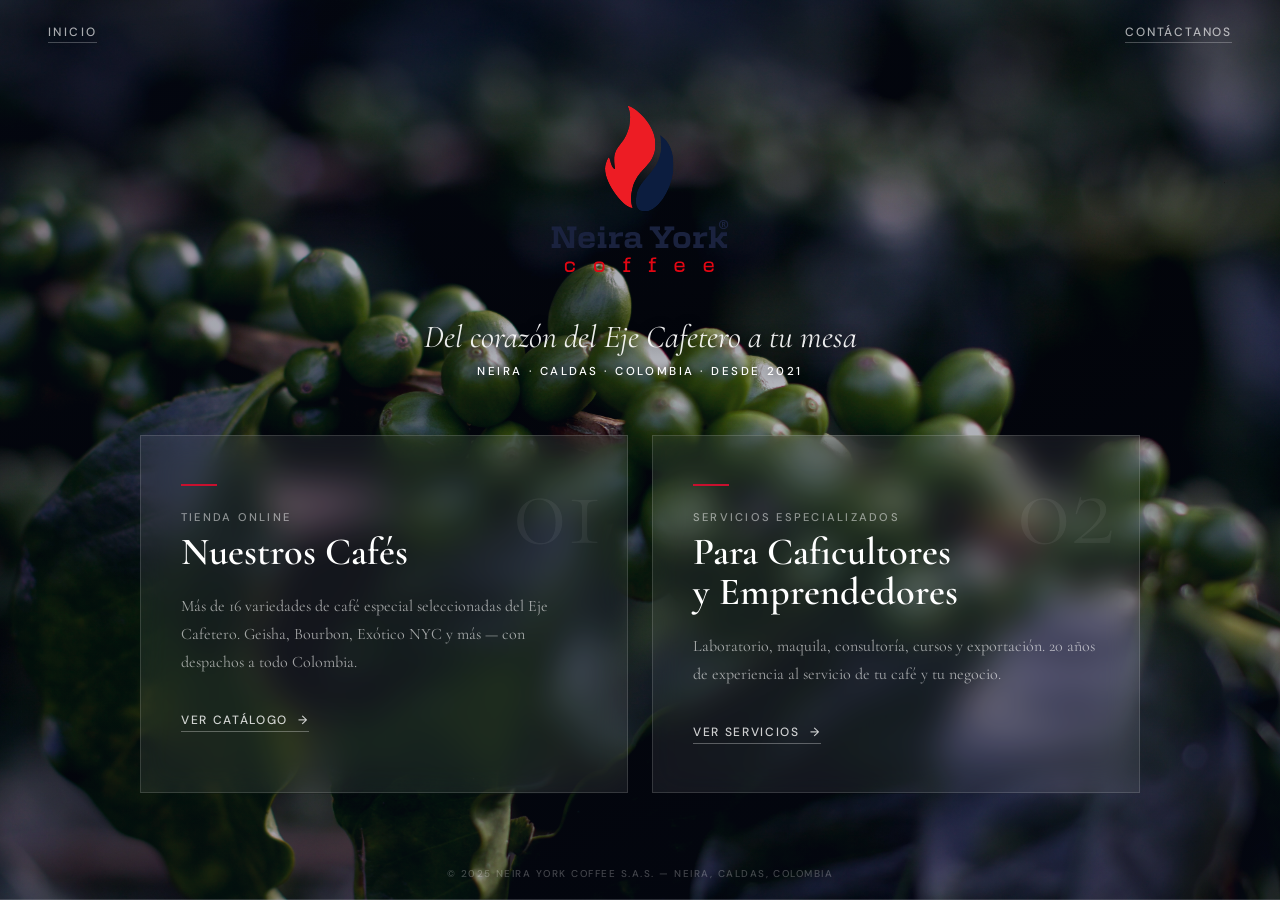
==== commit d2b24915: "logo con colores originales sin filtro" ====
--- a/index.html
+++ b/index.html
@@ -13,6 +13,7 @@
     html, body { height: 100%; }
     body { font-family: 'DM Sans', sans-serif; background: #0D1B3E; color: #fff; }
 
+    /* FONDO */
     .bg {
       position: fixed; inset: 0; z-index: 0;
       background: url('assets/img/landing-bg.jpg') center/cover no-repeat;
@@ -28,6 +29,7 @@
       );
     }
 
+    /* LAYOUT */
     .page {
       position: relative; z-index: 1;
       min-height: 100vh;
@@ -78,7 +80,7 @@
       text-align: center;
     }
 
-    /* Logo central — blanco, sin marco, grande */
+    /* Logo central — colores originales, sin filtro */
     .hero-logo {
       margin-bottom: 1.75rem;
       animation: fadeDown .8s ease both;
@@ -87,8 +89,6 @@
       height: 200px;
       width: auto;
       display: block;
-      filter: brightness(0) invert(1);
-      drop-shadow: 0 4px 24px rgba(0,0,0,.5);
     }
 
     .tagline {
@@ -187,6 +187,7 @@
     .arrow { transition: transform .25s; }
     .option-card:hover .arrow { transform: translateX(4px); }
 
+    /* FOOTER */
     .foot {
       text-align: center; padding: 1.25rem;
       font-size: .62rem; font-weight: 500; letter-spacing: .15em;
@@ -229,7 +230,7 @@
 
   <div class="center">
 
-    <!-- Logo blanco, grande, sin marco -->
+    <!-- Logo con colores originales, sin ningún filtro -->
     <div class="hero-logo">
       <img src="assets/img/logo-transparent.svg" alt="Neira York Coffee"/>
     </div>
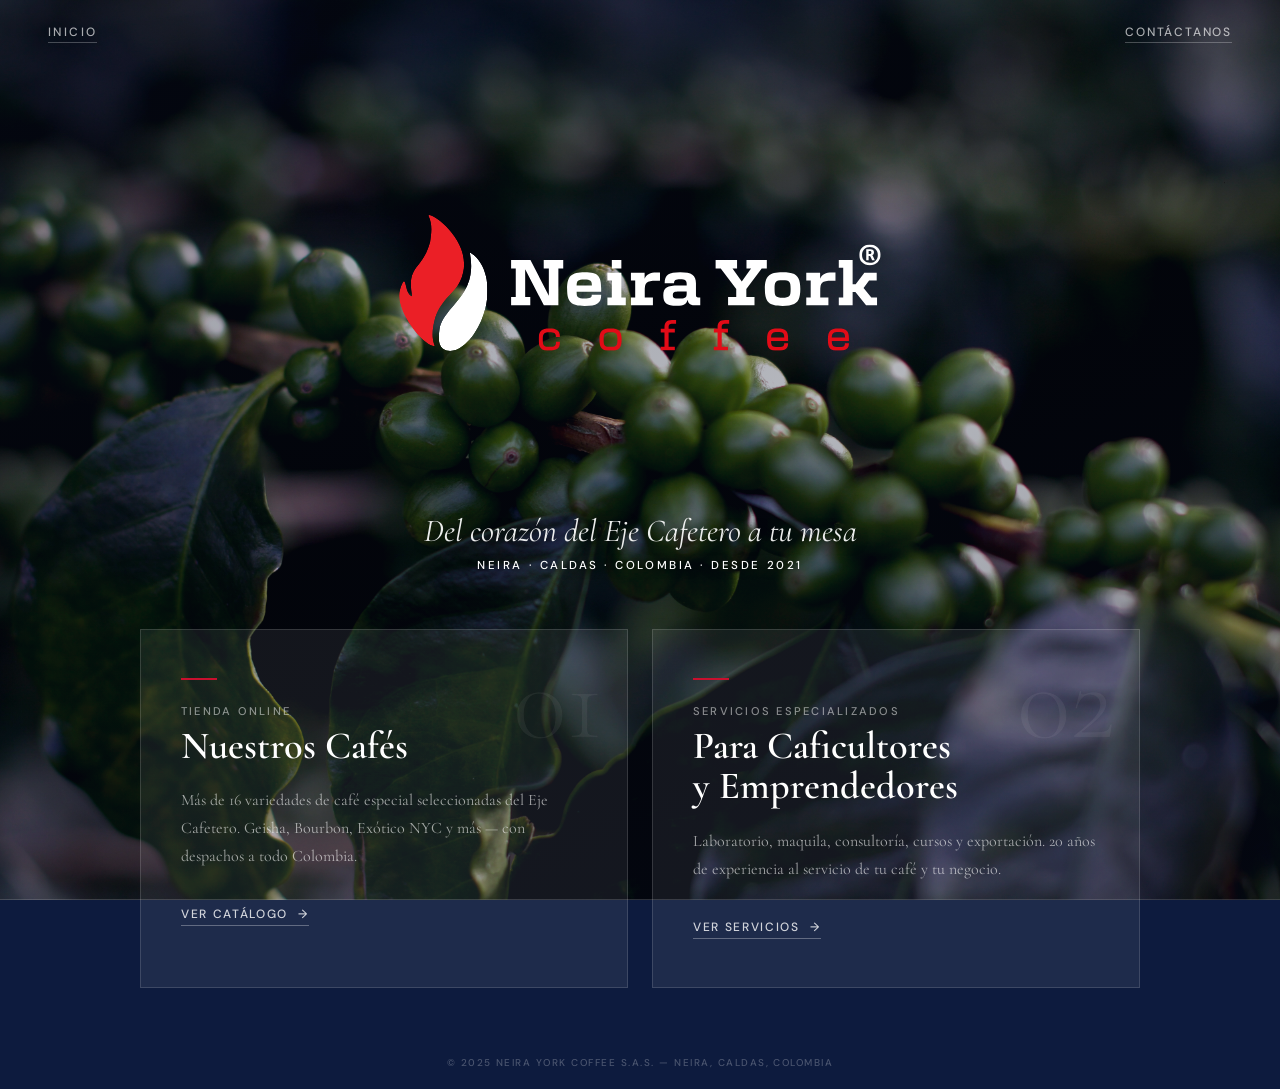
==== commit a1da1451: "logo mas grande" ====
--- a/index.html
+++ b/index.html
@@ -86,7 +86,7 @@
       animation: fadeDown .8s ease both;
     }
     .hero-logo img {
-      height: 200px;
+      height: 400px;
       width: auto;
       display: block;
     }
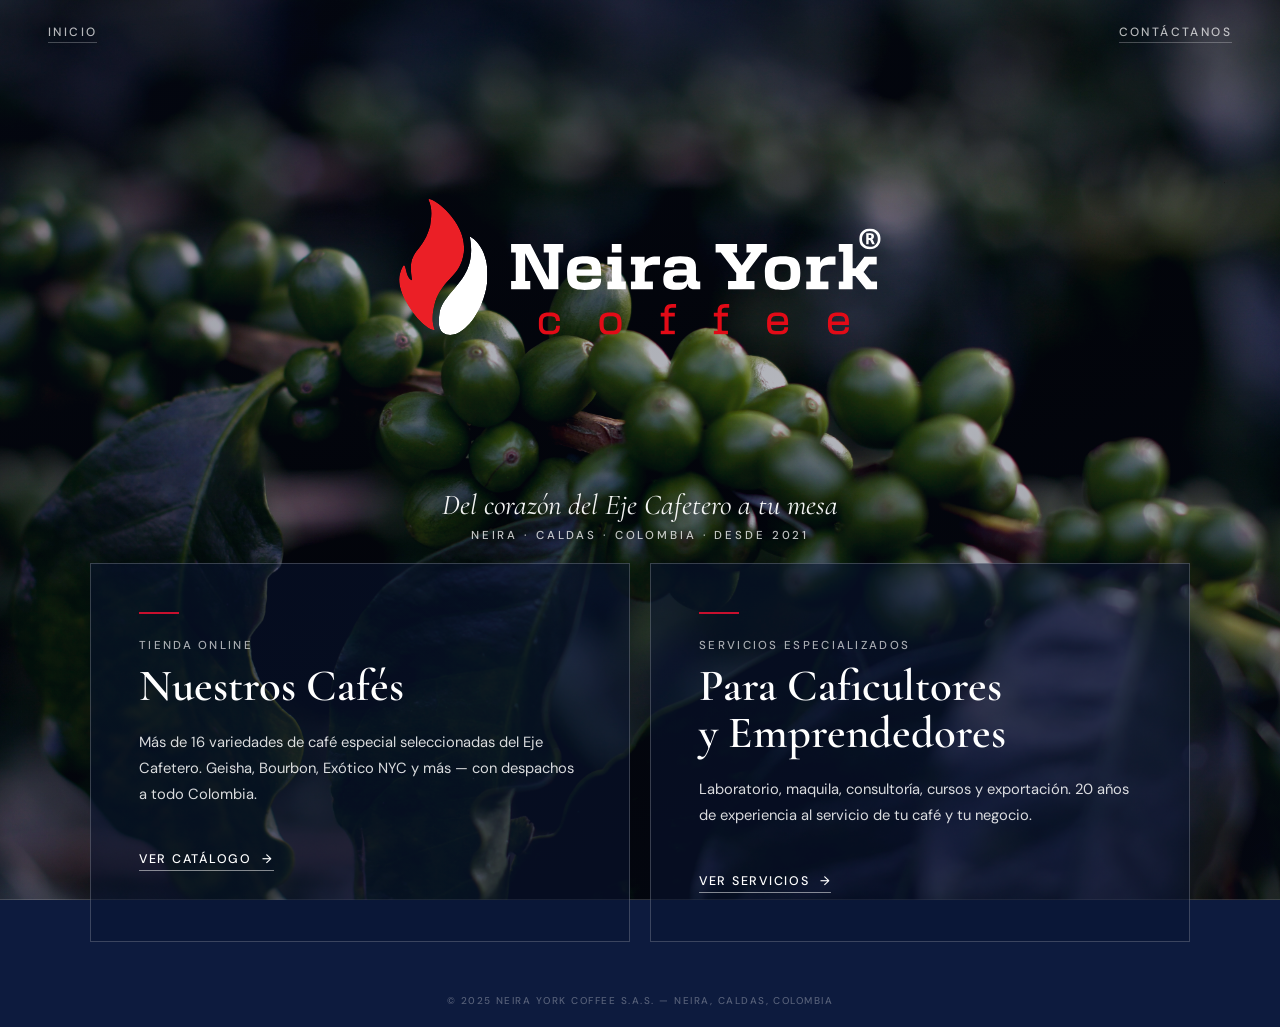
==== commit 56d2d4e2: "actualicé precios cafés" ====
--- a/index.html
+++ b/index.html
@@ -44,30 +44,18 @@
       align-items: center;
       justify-content: space-between;
     }
-    .nav-inicio {
+    .nav-link {
       font-size: .75rem;
       font-weight: 500;
       letter-spacing: .2em;
       text-transform: uppercase;
-      color: rgba(255,255,255,.65);
+      color: rgba(255,255,255,.7);
       text-decoration: none;
       border-bottom: 1px solid rgba(255,255,255,.25);
       padding-bottom: 2px;
       transition: color .2s, border-color .2s;
     }
-    .nav-inicio:hover { color: #fff; border-color: #C8102E; }
-    .nav-contact {
-      font-size: .75rem;
-      font-weight: 500;
-      letter-spacing: .15em;
-      text-transform: uppercase;
-      color: rgba(255,255,255,.65);
-      border-bottom: 1px solid rgba(255,255,255,.25);
-      padding-bottom: 2px;
-      transition: color .2s, border-color .2s;
-      text-decoration: none;
-    }
-    .nav-contact:hover { color: #fff; border-color: #C8102E; }
+    .nav-link:hover { color: #fff; border-color: #C8102E; }
 
     /* CENTRO */
     .center {
@@ -76,122 +64,133 @@
       flex-direction: column;
       align-items: center;
       justify-content: center;
-      padding: 1rem 3rem 3rem;
+      padding: 0 3rem 2rem;
       text-align: center;
-    }
-
-    /* Logo central — colores originales, sin filtro */
-    .hero-logo {
-      margin-bottom: 1.75rem;
-      animation: fadeDown .8s ease both;
-    }
+      gap: 1.25rem;
+    }
+
+    /* Logo */
     .hero-logo img {
       height: 400px;
       width: auto;
       display: block;
-    }
-
+      animation: fadeDown .8s ease both;
+    }
+
+    /* Texto debajo del logo */
+    .hero-text {
+      display: flex;
+      flex-direction: column;
+      align-items: center;
+      gap: .4rem;
+      animation: fadeUp .8s .2s ease both;
+    }
     .tagline {
       font-family: 'Cormorant Garamond', serif;
-      font-size: clamp(1.4rem, 3vw, 2rem);
+      font-size: clamp(1.3rem, 2.5vw, 1.8rem);
       font-style: italic;
-      color: rgba(255,255,255,.92);
-      text-shadow: 0 2px 12px rgba(0,0,0,.7);
-      margin-bottom: .5rem;
-      animation: fadeUp .8s .2s ease both;
+      color: rgba(255,255,255,.95);
+      text-shadow: 0 2px 16px rgba(0,0,0,.8);
     }
     .sub-tagline {
       font-size: .72rem;
       font-weight: 500;
-      letter-spacing: .22em;
-      text-transform: uppercase;
-      color: #ffffff;
+      letter-spacing: .25em;
+      text-transform: uppercase;
+      color: rgba(255,255,255,.75);
       text-shadow: 0 1px 8px rgba(0,0,0,.8);
-      margin-bottom: 3.5rem;
-      animation: fadeUp .8s .35s ease both;
     }
 
     /* TARJETAS */
     .options {
       display: grid;
       grid-template-columns: 1fr 1fr;
-      gap: 1.5rem;
+      gap: 1.25rem;
       width: 100%;
-      max-width: 1000px;
-      animation: fadeUp .8s .5s ease both;
-    }
+      max-width: 1100px;
+      animation: fadeUp .8s .4s ease both;
+    }
+
     .option-card {
       position: relative;
-      background: rgba(255,255,255,.07);
-      border: 1px solid rgba(255,255,255,.14);
-      backdrop-filter: blur(16px);
-      -webkit-backdrop-filter: blur(16px);
-      padding: 3rem 2.5rem;
+      background: rgba(10, 20, 50, 0.55);
+      border: 1px solid rgba(255,255,255,.2);
+      backdrop-filter: blur(20px);
+      -webkit-backdrop-filter: blur(20px);
+      padding: 3rem 3rem 3rem;
       text-align: left;
       text-decoration: none;
       color: #fff;
       transition: all .32s ease;
-      overflow: hidden;
       display: block;
     }
-    .option-card::before {
-      content: '';
-      position: absolute; inset: 0;
-      background: linear-gradient(135deg, rgba(200,16,46,.1), transparent 55%);
-      opacity: 0;
-      transition: opacity .32s;
-    }
     .option-card:hover {
-      background: rgba(255,255,255,.11);
-      border-color: rgba(200,16,46,.5);
+      background: rgba(10, 20, 50, 0.70);
+      border-color: rgba(200,16,46,.6);
       transform: translateY(-4px);
-      box-shadow: 0 24px 64px rgba(0,0,0,.4);
-    }
-    .option-card:hover::before { opacity: 1; }
-    .option-num {
-      font-family: 'Cormorant Garamond', serif;
-      font-size: 7rem; font-weight: 300; line-height: 1;
-      color: rgba(255,255,255,.06);
-      position: absolute; top: 1rem; right: 1.5rem;
-      transition: color .32s; user-select: none; pointer-events: none;
-    }
-    .option-card:hover .option-num { color: rgba(200,16,46,.12); }
+      box-shadow: 0 24px 64px rgba(0,0,0,.5);
+    }
+
     .option-line {
-      width: 36px; height: 2px;
-      background: #C8102E; margin-bottom: 1.5rem; transition: width .3s;
-    }
-    .option-card:hover .option-line { width: 56px; }
+      width: 40px; height: 2px;
+      background: #C8102E;
+      margin-bottom: 1.5rem;
+      transition: width .3s;
+    }
+    .option-card:hover .option-line { width: 64px; }
+
     .option-label {
-      font-size: .7rem; font-weight: 500; letter-spacing: .2em;
-      text-transform: uppercase; color: rgba(255,255,255,.5); margin-bottom: .5rem;
+      font-size: .72rem;
+      font-weight: 500;
+      letter-spacing: .2em;
+      text-transform: uppercase;
+      color: rgba(255,255,255,.65);
+      margin-bottom: .6rem;
     }
     .option-title {
       font-family: 'Cormorant Garamond', serif;
-      font-size: clamp(1.8rem, 3vw, 2.6rem);
-      font-weight: 600; line-height: 1.05; color: #fff; margin-bottom: 1.25rem;
+      font-size: clamp(2rem, 3.5vw, 3rem);
+      font-weight: 600;
+      line-height: 1.05;
+      color: #fff;
+      margin-bottom: 1.25rem;
     }
     .option-desc {
-      font-family: 'Cormorant Garamond', serif;
-      font-size: 1rem; color: rgba(255,255,255,.6);
-      line-height: 1.75; margin-bottom: 2rem;
+      font-size: .92rem;
+      font-weight: 400;
+      color: rgba(255,255,255,.85);
+      line-height: 1.75;
+      margin-bottom: 2.5rem;
     }
     .option-cta {
-      display: inline-flex; align-items: center; gap: 10px;
-      font-size: .75rem; font-weight: 500; letter-spacing: .14em;
-      text-transform: uppercase; color: rgba(255,255,255,.8);
-      border-bottom: 1px solid rgba(255,255,255,.3);
+      display: inline-flex;
+      align-items: center;
+      gap: 10px;
+      font-size: .78rem;
+      font-weight: 500;
+      letter-spacing: .14em;
+      text-transform: uppercase;
+      color: #fff;
+      border-bottom: 1.5px solid rgba(255,255,255,.5);
       padding-bottom: 3px;
-      transition: color .25s, gap .25s, border-color .25s;
-    }
-    .option-card:hover .option-cta { color: #fff; border-color: #C8102E; gap: 16px; }
+      transition: gap .25s, border-color .25s;
+    }
+    .option-card:hover .option-cta {
+      border-color: #C8102E;
+      gap: 16px;
+    }
     .arrow { transition: transform .25s; }
     .option-card:hover .arrow { transform: translateX(4px); }
 
     /* FOOTER */
     .foot {
-      text-align: center; padding: 1.25rem;
-      font-size: .62rem; font-weight: 500; letter-spacing: .15em;
-      text-transform: uppercase; color: rgba(255,255,255,.25);
+      text-align: center;
+      padding: 1.25rem;
+      font-size: .62rem;
+      font-weight: 500;
+      letter-spacing: .15em;
+      text-transform: uppercase;
+      color: rgba(255,255,255,.3);
     }
 
     @keyframes fadeDown {
@@ -205,11 +204,10 @@
 
     @media (max-width: 768px) {
       .nav { padding: 1.2rem 1.5rem; }
-      .center { padding: 1rem 1.5rem 2rem; }
-      .options { grid-template-columns: 1fr; max-width: 480px; }
-      .hero-logo img { height: 140px; }
-      .option-card { padding: 2.2rem 1.8rem; }
-      .sub-tagline { margin-bottom: 2.5rem; }
+      .center { padding: 0 1.5rem 2rem; }
+      .options { grid-template-columns: 1fr; }
+      .hero-logo img { height: 260px; }
+      .option-card { padding: 2.5rem 2rem; }
     }
   </style>
 </head>
@@ -220,28 +218,27 @@
 <div class="page">
 
   <nav class="nav">
-    <a href="index.html" class="nav-inicio">Inicio</a>
-    <a class="nav-contact"
-       href="https://wa.me/573137663905?text=Hola%20Neira%20York%20Coffee!"
-       target="_blank" rel="noopener">
+    <a href="index.html" class="nav-link">Inicio</a>
+    <a href="https://wa.me/573137663905?text=Hola%20Neira%20York%20Coffee!"
+       target="_blank" rel="noopener" class="nav-link">
       Contáctanos
     </a>
   </nav>
 
   <div class="center">
 
-    <!-- Logo con colores originales, sin ningún filtro -->
     <div class="hero-logo">
       <img src="assets/img/logo-transparent.svg" alt="Neira York Coffee"/>
     </div>
 
-    <p class="tagline">Del corazón del Eje Cafetero a tu mesa</p>
-    <p class="sub-tagline">Neira · Caldas · Colombia · Desde 2021</p>
+    <div class="hero-text">
+      <p class="tagline">Del corazón del Eje Cafetero a tu mesa</p>
+      <p class="sub-tagline">Neira · Caldas · Colombia · Desde 2021</p>
+    </div>
 
     <div class="options">
 
       <a class="option-card" href="cafes.html">
-        <div class="option-num">01</div>
         <div class="option-line"></div>
         <div class="option-label">Tienda online</div>
         <div class="option-title">Nuestros Cafés</div>
@@ -253,7 +250,6 @@
       </a>
 
       <a class="option-card" href="servicios.html">
-        <div class="option-num">02</div>
         <div class="option-line"></div>
         <div class="option-label">Servicios especializados</div>
         <div class="option-title">Para Caficultores<br>y Emprendedores</div>
@@ -272,4 +268,4 @@
 </div>
 
 </body>
-</html>
+</html>
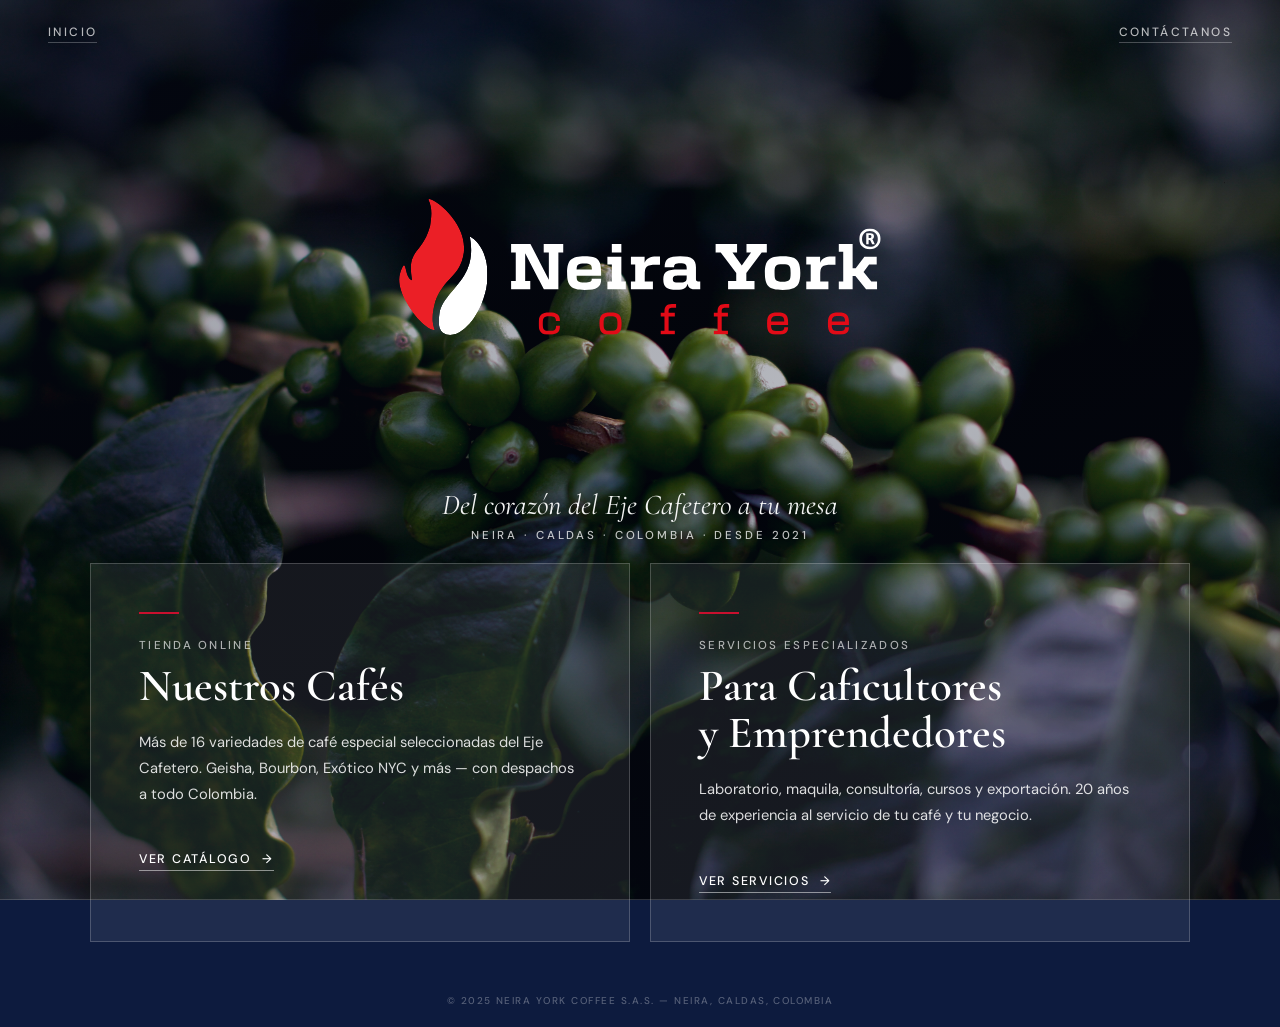
==== commit c90a885b: "actualicé precios cafés" ====
--- a/index.html
+++ b/index.html
@@ -113,7 +113,7 @@
 
     .option-card {
       position: relative;
-      background: rgba(10, 20, 50, 0.55);
+      background: rgba(255, 255, 255, 0.08);
       border: 1px solid rgba(255,255,255,.2);
       backdrop-filter: blur(20px);
       -webkit-backdrop-filter: blur(20px);
@@ -125,7 +125,7 @@
       display: block;
     }
     .option-card:hover {
-      background: rgba(10, 20, 50, 0.70);
+      background: rgba(255, 255, 255, 0.13);
       border-color: rgba(200,16,46,.6);
       transform: translateY(-4px);
       box-shadow: 0 24px 64px rgba(0,0,0,.5);
